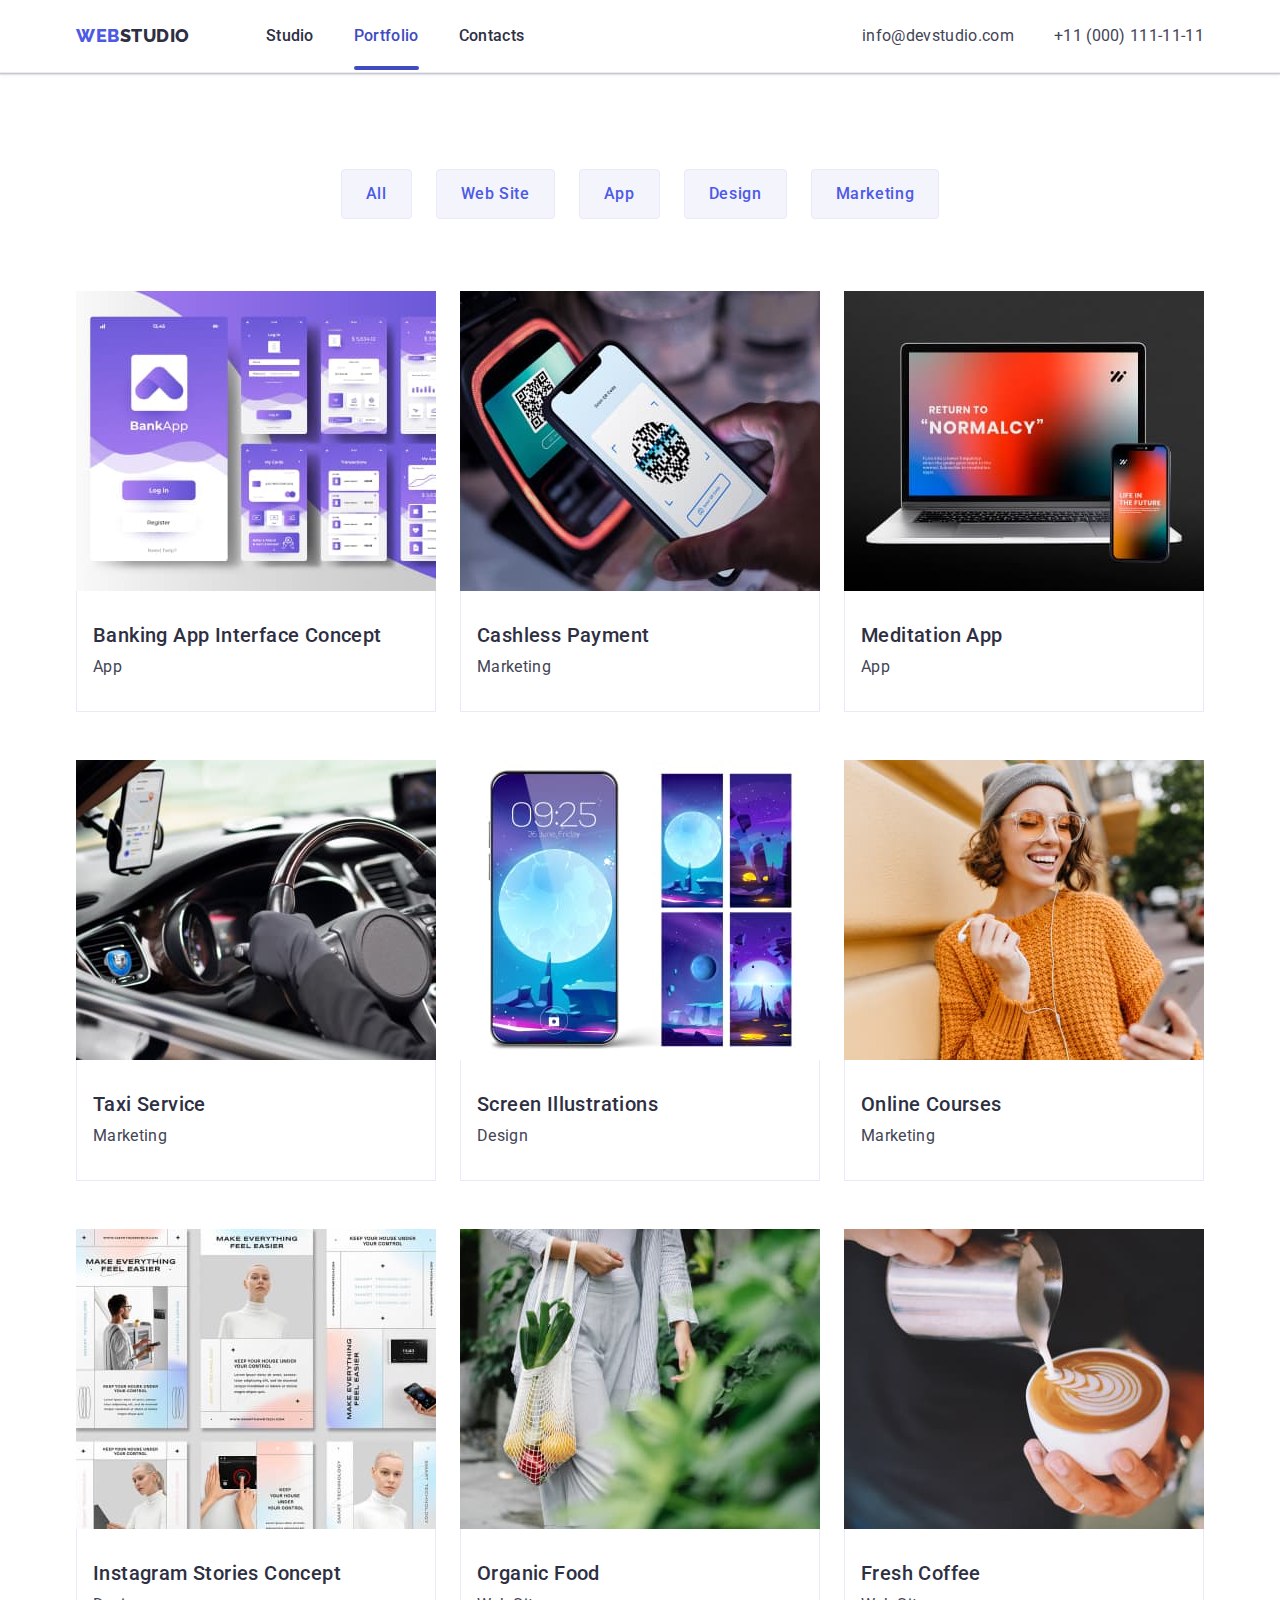
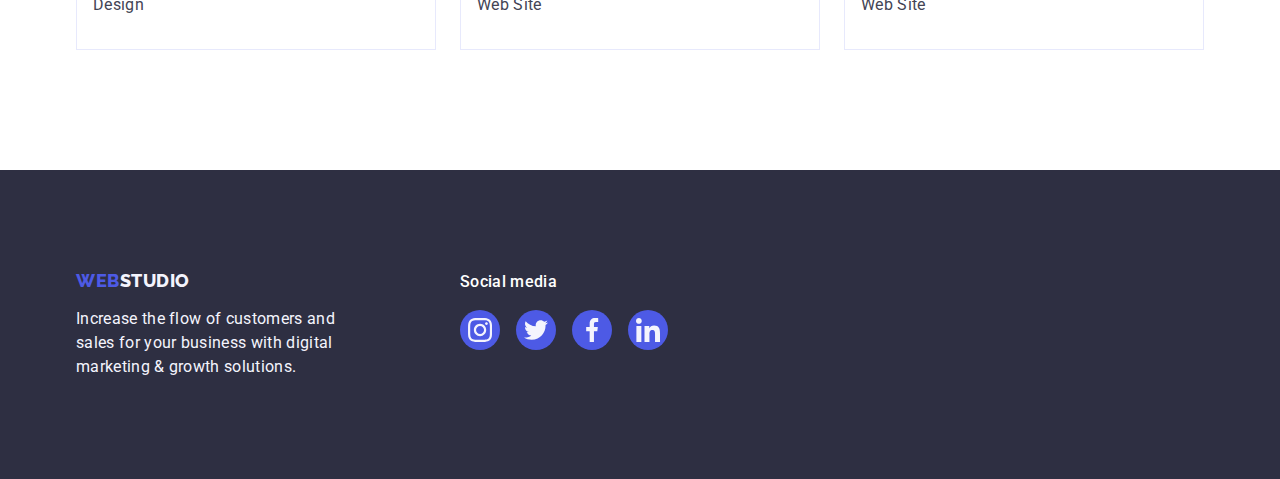
==== portfolio.html @ d8219c74 "Initial commit" ====
<!DOCTYPE html>
<html lang="en">
  <head>
    <meta charset="UTF-8" />
    <meta name="viewport" content="width=device-width, initial-scale=1.0" />
    <title>Document</title>
    <link rel="preconnect" href="https://fonts.googleapis.com" />
    <link rel="preconnect" href="https://fonts.gstatic.com" crossorigin />
    <link
      href="https://fonts.googleapis.com/css2?family=Raleway:wght@800&family=Roboto:wght@400;500;700&display=swap"
      rel="stylesheet"
    />
    <link
      rel="stylesheet"
      href="https://cdn.jsdelivr.net/npm/modern-normalize@2.0.0/modern-normalize.min.css"
    />
    <link rel="stylesheet" href="./css/styles.css" />
  </head>
  <body>
    <!-- HEADER -->

    <header class="header">
      <div class="container header-div">
        <nav class="header-nav">
          <a class="logo link" href="./index.html"
            >Web<span class="logo-accent">Studio</span></a
          >
          <ul class="header-nav-menu list">
            <li class="header-item">
              <a class="nav-link link" href="./index.html">Studio</a>
            </li>
            <li class="header-item">
              <a class="nav-link link current-line" href="./portfolio.html"
                >Portfolio</a
              >
            </li>
            <li class="header-item">
              <a class="nav-link link" href="">Contacts</a>
            </li>
          </ul>
        </nav>
        <address class="header-adress">
          <ul class="adress-menu list">
            <li class="adress-item">
              <a class="adress-link link" href="mailto:info@devstudio.com"
                >info@devstudio.com</a
              >
            </li>
            <li class="adress-item">
              <a class="adress-link link" href="tel:+110001111111"
                >+11 (000) 111-11-11</a
              >
            </li>
          </ul>
        </address>
      </div>
    </header>

    <main>
      <section class="section-portfolio">
        <div class="container">
          <h1 class="visually-hidden">portfolio</h1>
          <ul class="portfolio-menu list">
            <li class="portfolio-item">
              <button type="button" class="portfolio-button">All</button>
            </li>
            <li class="portfolio-item">
              <button type="button" class="portfolio-button">Web Site</button>
            </li>
            <li class="portfolio-item">
              <button type="button" class="portfolio-button">App</button>
            </li>
            <li class="portfolio-item">
              <button type="button" class="portfolio-button">Design</button>
            </li>
            <li class="portfolio-item">
              <button type="button" class="portfolio-button">Marketing</button>
            </li>
          </ul>

          <ul class="portfolio-card-menu list">
            <li class="portfolio-card-item">
              <a class="portfolio-card-link link" href="">
                <div class="overlay-container">
                  <img
                    src="./images/portfolio/one.jpg"
                    alt="App"
                    width="360"
                    height="300"
                  />
                  <p class="overlay">
                    14 Stylish and User-Friendly App Design Concepts · Task
                    Manager App · Calorie Tracker App · Exotic Fruit Ecommerce
                    App · Cloud Storage App
                  </p>
                </div>
                <div class="card-container">
                  <h2 class="portfolio-title">Banking App Interface Concept</h2>
                  <p class="portfolio-text">App</p>
                </div>
              </a>
            </li>
            <li class="portfolio-card-item">
              <a class="portfolio-card-link link" href="">
                <div class="overlay-container">
                  <img
                    src="./images/portfolio/two.jpg"
                    alt="Marketing"
                    width="360"
                    height="300"
                  />
                  <p class="overlay">
                    14 Stylish and User-Friendly App Design Concepts · Task
                    Manager App · Calorie Tracker App · Exotic Fruit Ecommerce
                    App · Cloud Storage App
                  </p>
                </div>
                <div class="card-container">
                  <h2 class="portfolio-title">Cashless Payment</h2>
                  <p class="portfolio-text">Marketing</p>
                </div>
              </a>
            </li>
            <li class="portfolio-card-item">
              <a class="portfolio-card-link link" href="">
                <div class="overlay-container">
                  <img
                    src="./images/portfolio/three.jpg"
                    alt="App"
                    width="360"
                    height="300"
                  />
                  <p class="overlay">
                    14 Stylish and User-Friendly App Design Concepts · Task
                    Manager App · Calorie Tracker App · Exotic Fruit Ecommerce
                    App · Cloud Storage App
                  </p>
                </div>
                <div class="card-container">
                  <h2 class="portfolio-title">Meditation App</h2>
                  <p class="portfolio-text">App</p>
                </div>
              </a>
            </li>
            <li class="portfolio-card-item">
              <a class="portfolio-card-link link" href="">
                <div class="overlay-container">
                  <img
                    src="./images/portfolio/four.jpg"
                    alt="Marketing"
                    width="360"
                    height="300"
                  />
                  <p class="overlay">
                    14 Stylish and User-Friendly App Design Concepts · Task
                    Manager App · Calorie Tracker App · Exotic Fruit Ecommerce
                    App · Cloud Storage App
                  </p>
                </div>
                <div class="card-container">
                  <h2 class="portfolio-title">Taxi Service</h2>
                  <p class="portfolio-text">Marketing</p>
                </div>
              </a>
            </li>
            <li class="portfolio-card-item">
              <a class="portfolio-card-link link" href="">
                <div class="overlay-container">
                  <img
                    src="./images/portfolio/five.jpg"
                    alt="Design"
                    width="360"
                    height="300"
                  />
                  <p class="overlay">
                    14 Stylish and User-Friendly App Design Concepts · Task
                    Manager App · Calorie Tracker App · Exotic Fruit Ecommerce
                    App · Cloud Storage App
                  </p>
                </div>
                <div class="card-container">
                  <h2 class="portfolio-title">Screen Illustrations</h2>
                  <p class="portfolio-text">Design</p>
                </div>
              </a>
            </li>
            <li class="portfolio-card-item">
              <a class="portfolio-card-link link" href="">
                <div class="overlay-container">
                  <img
                    src="./images/portfolio/six.jpg"
                    alt="Marketing"
                    width="360"
                    height="300"
                  />
                  <p class="overlay">
                    14 Stylish and User-Friendly App Design Concepts · Task
                    Manager App · Calorie Tracker App · Exotic Fruit Ecommerce
                    App · Cloud Storage App
                  </p>
                </div>
                <div class="card-container">
                  <h2 class="portfolio-title">Online Courses</h2>
                  <p class="portfolio-text">Marketing</p>
                </div>
              </a>
            </li>
            <li class="portfolio-card-item">
              <a class="portfolio-card-link link" href="">
                <div class="overlay-container">
                  <img
                    src="./images/portfolio/seven.jpg"
                    alt="Design"
                    width="360"
                    height="300"
                  />
                  <p class="overlay">
                    14 Stylish and User-Friendly App Design Concepts · Task
                    Manager App · Calorie Tracker App · Exotic Fruit Ecommerce
                    App · Cloud Storage App
                  </p>
                </div>
                <div class="card-container">
                  <h2 class="portfolio-title">Instagram Stories Concept</h2>
                  <p class="portfolio-text">Design</p>
                </div>
              </a>
            </li>
            <li class="portfolio-card-item">
              <a class="portfolio-card-link link" href="">
                <div class="overlay-container">
                  <img
                    src="./images/portfolio/eight.jpg"
                    alt="Web Site"
                    width="360"
                    height="300"
                  />
                  <p class="overlay">
                    14 Stylish and User-Friendly App Design Concepts · Task
                    Manager App · Calorie Tracker App · Exotic Fruit Ecommerce
                    App · Cloud Storage App
                  </p>
                </div>
                <div class="card-container">
                  <h2 class="portfolio-title">Organic Food</h2>
                  <p class="portfolio-text">Web Site</p>
                </div>
              </a>
            </li>
            <li class="portfolio-card-item">
              <a class="portfolio-card-link link" href="">
                <div class="overlay-container">
                  <img
                    src="./images/portfolio/nine.jpg"
                    alt="Web Site"
                    width="360"
                    height="300"
                  />
                  <p class="overlay">
                    14 Stylish and User-Friendly App Design Concepts · Task
                    Manager App · Calorie Tracker App · Exotic Fruit Ecommerce
                    App · Cloud Storage App
                  </p>
                </div>
                <div class="card-container">
                  <h2 class="portfolio-title">Fresh Coffee</h2>
                  <p class="portfolio-text">Web Site</p>
                </div>
              </a>
            </li>
          </ul>
        </div>
      </section>
    </main>

    <!-- FOOTER -->

    <footer class="footer">
      <div class="container centered">
        <div class="footer-wrapper-left">
          <a class="footer-logo link" href="./index.html"
            >Web<span class="footer-logo-accent">Studio</span></a
          >
          <p class="footer-text">
            Increase the flow of customers and sales for your business with
            digital marketing & growth solutions.
          </p>
        </div>
        <div class="footer-wrapper-right">
          <p class="footer-socials-text">Social media</p>
          <ul class="footer-socials-menu list">
            <li class="footer-socials-item">
              <a class="footer-socials-link" href="">
                <svg class="footer-socials-icon" width="24" height="24">
                  <use href="./images/icons.svg#icon-instagram"></use>
                </svg>
              </a>
            </li>
            <li class="footer-socials-item">
              <a class="footer-socials-link" href="">
                <svg class="footer-socials-icon" width="24" height="24">
                  <use href="./images/icons.svg#icon-twitter"></use>
                </svg>
              </a>
            </li>
            <li class="footer-socials-item">
              <a class="footer-socials-link" href="">
                <svg class="footer-socials-icon" width="24" height="24">
                  <use href="./images/icons.svg#icon-facebook"></use>
                </svg>
              </a>
            </li>
            <li class="footer-socials-item">
              <a class="footer-socials-link" href="">
                <svg class="footer-socials-icon" width="24" height="24">
                  <use href="./images/icons.svg#icon-linkedin"></use>
                </svg>
              </a>
            </li>
          </ul>
        </div>
      </div>
    </footer>
  </body>
</html>
---- css/styles.css ----
:root {
  --navyblue-color-titles: #2e2f42;
  --slate-color-text: #434455;
  --white-color: #ffffff;
  --primary-accent-color: #4d5ae5;
  --secundary-accent-color: #f4f4fd;
}

body {
  font-family: "Roboto", sans-serif;
  color: var(--slate-color-text);
  background-color: var(--white-color);
}

/* UTILITIES */

h1,
h2,
h3,
p {
  margin-top: 0;
  margin-bottom: 0;
}

ul,
ol {
  margin-top: 0;
  margin-bottom: 0;
  padding-left: 0;
}

img {
  display: block;
}

button {
  cursor: pointer;
}

.list {
  list-style: none;
}

.link {
  text-decoration: none;
}

.container {
  width: 1158px;
  margin-left: auto;
  margin-right: auto;
  padding-left: 15px;
  padding-right: 15px;
}

.visually-hidden {
  position: absolute;
  width: 1px;
  height: 1px;
  margin: -1px;
  border: 0;
  padding: 0;
  white-space: nowrap;
  clip-path: inset(100%);
  clip: rect(0 0 0 0);
  overflow: hidden;
}

/* HEADER */

.header {
  padding-top: 24px;
  padding-bottom: 24px;

  border-bottom: 1px solid #e7e9fc;
  box-shadow: 0px 1px 6px 0px rgba(46, 47, 66, 0.08),
    0px 1px 1px 0px rgba(46, 47, 66, 0.16),
    0px 2px 1px 0px rgba(46, 47, 66, 0.08);
}

.header-div {
  display: flex;
}

.header-nav {
  display: flex;
  align-items: center;
}
.logo {
  margin-right: 76px;

  font-size: 18px;
  font-family: Raleway, sans-serif;
  font-weight: 800;
  line-height: 1.17;
  letter-spacing: 0.54px;
  text-transform: uppercase;
  color: var(--primary-accent-color);
}
.logo-accent {
  color: var(--navyblue-color-titles);
}
.header-nav-menu {
  display: flex;
}
.header-item:not(:last-child) {
  margin-right: 40px;
}

.nav-link {
  position: relative;
  padding-top: 24px;
  padding-bottom: 24px;

  font-size: 16px;
  font-weight: 500;
  line-height: 1.5;
  letter-spacing: 0.32px;
  color: var(--navyblue-color-titles);
  transition: color 250ms cubic-bezier(0.4, 0, 0.2, 1);
}

.nav-link:hover,
.nav-link:focus {
  color: #404bbf;
}

.current-line {
  color: #404bbf;
}

.current-line::after {
  content: "";
  position: absolute;
  left: 0;
  bottom: -1px;
  height: 4px;
  background-color: #404bbf;
  border-radius: 2px;
  width: 100%;
}

.header-adress {
  margin-left: auto;

  font-style: normal;
}
.adress-menu {
  display: flex;
}
.adress-item:not(:last-child) {
  margin-right: 40px;
}
.adress-link {
  font-size: 16px;
  font-weight: 400;
  line-height: 1.5;
  letter-spacing: 0.32px;
  color: var(--slate-color-text);
  transition: color 250ms cubic-bezier(0.4, 0, 0.2, 1);
}

.adress-link:hover,
.adress-link:focus {
  color: #404bbf;
}

/* HERO */
.hero {
  padding: 188px 0;
  max-width: 1440px;

  background-color: var(--navyblue-color-titles);
  background-image: linear-gradient(
      rgba(46, 47, 66, 0.7),
      rgba(46, 47, 66, 0.7)
    ),
    url(../images/hero/hero-bg.jpeg);
  background-size: cover;
  background-repeat: no-repeat;
  background-position: center;
}
.hero-title {
  margin-bottom: 48px;
  margin-left: auto;
  margin-right: auto;
  max-width: 496px;

  font-size: 56px;
  font-weight: 700;
  line-height: 1.07;
  letter-spacing: 1.12px;
  color: var(--white-color);
  text-align: center;
}
.hero-button {
  display: block;
  padding: 16px 32px;
  margin: auto;
  min-width: 169px;
  height: 56px;
  border: none;
  border-radius: 4px;

  font-family: "Roboto", sans-serif;
  font-size: 16px;
  font-weight: 500;
  line-height: 1.5;
  letter-spacing: 0.04em;
  color: var(--white-color);
  background-color: var(--primary-accent-color);
  transition: background-color 250ms cubic-bezier(0.4, 0, 0.2, 1);
}

.hero-button:hover,
.hero-button:focus {
  background-color: #404bbf;
}

/* FEATURES */

.features {
  padding-top: 120px;
  padding-bottom: 120px;
}
.features-menu {
  display: flex;
  gap: 24px;
}
.features-item {
  width: calc((100% - 72px) / 4);
}

.features-container {
  display: flex;
  justify-content: center;
  align-items: center;
  margin-bottom: 8px;
  width: 264px;
  height: 112px;
  border-radius: 4px;
  background: var(--secundary-accent-color);
}
.features-icon {
  width: 64px;
  height: 64px;
}

.features-title {
  margin-bottom: 8px;

  font-size: 20px;
  font-weight: 500;
  line-height: 1.2;
  letter-spacing: 0.4px;
  color: var(--navyblue-color-titles);
}
.features-text {
  font-size: 16px;
  font-weight: 400;
  line-height: 1.5;
  letter-spacing: 0.32px;
}

/* OUR WORK */

.section-work {
  padding-bottom: 120px;
}

.work-title {
  margin-bottom: 72px;

  font-size: 36px;
  font-weight: 700;
  line-height: 1.11;
  letter-spacing: 0.72px;
  text-transform: capitalize;
  color: var(--navyblue-color-titles);
  text-align: center;
}

.work-menu {
  display: flex;
  gap: 24px;
}

.work-item {
  width: calc((100% - 48) / 3);
}

/* OUR TEAM */

.section-team {
  padding-top: 120px;
  padding-bottom: 120px;

  background-color: var(--secundary-accent-color);
}
.team-title {
  margin-bottom: 72px;

  font-size: 36px;
  font-weight: 700;
  line-height: 1.11;
  letter-spacing: 0.72px;
  text-transform: capitalize;
  color: var(--navyblue-color-titles);
  text-align: center;
}
.team-menu {
  display: flex;
  gap: 24px;
}
.team-item {
  width: calc((100% - 72px) / 4);
  background-color: var(--white-color);
  border-radius: 0px 0px 4px 4px;
  box-shadow: 0px 2px 1px 0px rgba(46, 47, 66, 0.08),
    0px 1px 1px 0px rgba(46, 47, 66, 0.16),
    0px 1px 6px 0px rgba(46, 47, 66, 0.08);
}

.team-descr {
  padding: 32px 16px;

  text-align: center;
}

.team-socials-menu {
  display: flex;
  gap: 24px;
  justify-content: center;
  align-items: center;
}
.team-socials-item {
  width: 40px;
  height: 40px;
}

.team-socials-link {
  display: flex;
  justify-content: center;
  align-items: center;
  border-radius: 50%;
  background: var(--primary-accent-color);
  width: 100%;
  height: 100%;
  transition: background-color 250ms cubic-bezier(0.4, 0, 0.2, 1);
}

.team-socials-link:hover,
.team-socials-link:focus {
  background-color: #404bbf;
}

.team-socials-icon {
  fill: #f4f4fd;
}

.name {
  margin-bottom: 8px;

  font-size: 20px;
  font-weight: 500;
  line-height: 1.2;
  letter-spacing: 0.4px;
  color: var(--navyblue-color-titles);
}
.position {
  margin-bottom: 8px;

  font-size: 16px;
  font-weight: 400;
  line-height: 1.5;
  letter-spacing: 0.32px;
}

/* CUSTOMERS */

.customers {
  padding-top: 120px;
  padding-bottom: 120px;
}

.customers-title {
  margin-bottom: 72px;

  font-size: 36px;
  font-weight: 700;
  line-height: 1.11;
  letter-spacing: 0.72px;
  text-transform: capitalize;
  color: var(--navyblue-color-titles);
  text-align: center;
}

.customers-menu {
  display: flex;
  gap: 24px;
}

.customers-item {
  justify-content: center;
  align-items: center;
}

.customers-link {
  display: flex;
  justify-content: center;
  align-items: center;
  border: 1px solid #8e8f99;
  border-radius: 4px;
  color: #8e8f99;

  width: 168px;
  height: 88px;
  transition: border-color 250ms cubic-bezier(0.4, 0, 0.2, 1),
    color 250ms cubic-bezier(0.4, 0, 0.2, 1);
}

.customers-link:hover,
.customers-link:focus {
  border-color: #404bbf;
  color: #404bbf;
}

.customers-icon {
  fill: currentColor;
  width: 104px;
  height: 56px;
}

/* FOOTER */

.footer {
  padding-top: 100px;
  padding-bottom: 100px;

  background-color: var(--navyblue-color-titles);
}

.footer-logo {
  display: inline-block;
  margin-bottom: 16px;

  font-size: 18px;
  font-family: Raleway, sans-serif;
  font-weight: 800;
  line-height: 1.17;
  letter-spacing: 0.54px;
  text-transform: uppercase;
  color: var(--primary-accent-color);
}

.footer-logo-accent {
  color: var(--secundary-accent-color);
}

.footer-text {
  max-width: 264px;
  font-size: 16px;
  font-weight: 400;
  line-height: 1.5;
  letter-spacing: 0.32px;
  color: var(--secundary-accent-color);
}

.footer-socials-text {
  margin-bottom: 16px;

  font-size: 16px;
  font-weight: 500;
  line-height: 1.5;
  letter-spacing: 0.32px;
  color: var(--white-color);
}

.footer-socials-menu {
  display: flex;
  gap: 16px;
}

.footer-socials-item {
  justify-content: center;
  align-items: center;
}

.footer-socials-link {
  display: flex;
  justify-content: center;
  align-items: center;
  width: 40px;
  height: 40px;
  border-radius: 50%;
  background-color: var(--primary-accent-color);
  transition: background-color 250ms cubic-bezier(0.4, 0, 0.2, 1);
}

.footer-socials-link:hover,
.footer-socials-link:focus {
  background-color: #31d0aa;
}

.footer-socials-icon {
  fill: #f4f4fd;
}

.centered {
  display: flex;
  align-items: baseline;
}

.footer-wrapper-left {
  margin-right: 120px;
}

/* MODAL WINDOW */

.backdrop {
  position: fixed;
  top: 0;
  left: 0;
  z-index: 999;
  width: 100%;
  height: 100%;
  background-color: rgba(46, 47, 66, 0.4);
  transition: opacity 250ms cubic-bezier(0.4, 0, 0.2, 1),
    visibility 250ms cubic-bezier(0.4, 0, 0.2, 1);
}

.backdrop.is-hidden {
  opacity: 0;
  visibility: hidden;
  pointer-events: none;
}

.modal {
  position: absolute;
  top: 50%;
  left: 50%;
  transform: translate(-50%, -50%);
  width: 408px;
  min-height: 584px;
  background-color: #fcfcfc;
  border-radius: 4px;
  box-shadow: 0px 2px 1px 0px rgba(0, 0, 0, 0.2),
    0px 1px 3px 0px rgba(0, 0, 0, 0.12), 0px 1px 1px 0px rgba(0, 0, 0, 0.14);
  transition: transform 250ms cubic-bezier(0.4, 0, 0.2, 1);
}

.modal-close-btn {
  position: absolute;
  top: 24px;
  right: 24px;
  display: flex;
  justify-content: center;
  align-items: center;
  padding: 0;
  width: 24px;
  height: 24px;
  background-color: #e7e9fc;
  border: 1px solid rgba(0, 0, 0, 0.1);
  border-radius: 50%;
  transition: background-color 250ms cubic-bezier(0.4, 0, 0.2, 1),
    border 250ms cubic-bezier(0.4, 0, 0.2, 1);
}

.modal-close-btn:hover,
.modal-close-btn:focus {
  background-color: #404bbf;
  border: none;
}

.modal-close-icon {
  fill: #2e2f42;
  transition: fill 250ms cubic-bezier(0.4, 0, 0.2, 1);
}

.modal-close-btn:hover .modal-close-icon,
.modal-close-btn:focus .modal-close-icon {
  fill: #ffffff;
}

/* .modal-close-icon:hover,
.modal-close-icon:focus {
  fill: #ffffff;
} */

/* PORTFOLIO */

.section-portfolio {
  padding-top: 96px;
  padding-bottom: 120px;
}

.portfolio-menu {
  display: flex;
  gap: 24px;
  justify-content: center;
  align-items: center;
  margin-bottom: 72px;
}

.portfolio-button {
  padding: 12px 24px;

  font-family: "Roboto", sans-serif;
  font-size: 16px;
  font-weight: 500;
  line-height: 1.5;
  letter-spacing: 0.04em;
  color: var(--primary-accent-color);
  background-color: var(--secundary-accent-color);
  border-radius: 4px;
  border: 1px solid #e7e9fc;
  background: var(--secundary-accent-color);
  transition: color 250ms cubic-bezier(0.4, 0, 0.2, 1),
    background-color 250ms cubic-bezier(0.4, 0, 0.2, 1),
    border-color 250ms cubic-bezier(0.4, 0, 0.2, 1),
    box-shadow 250ms cubic-bezier(0.4, 0, 0.2, 1);
}

.portfolio-button:hover,
.portfolio-button:focus {
  color: var(--white-color);
  background-color: #404bbf;
  border: 1px solid transparent;
  box-shadow: 0px 2px 2px 0px rgba(0, 0, 0, 0.12),
    0px 2px 1px 0px rgba(0, 0, 0, 0.08), 0px 3px 1px 0px rgba(0, 0, 0, 0.1);
}

.portfolio-card-menu {
  display: flex;
  flex-wrap: wrap;
  column-gap: 24px;
  row-gap: 48px;
}

.portfolio-card-item {
  width: calc((100% - 48px) / 3);
}

.portfolio-card-link {
  display: block;
  transition: box-shadow 250ms cubic-bezier(0.4, 0, 0.2, 1);
}

.portfolio-card-link:hover .overlay,
.portfolio-card-link:focus .overlay {
  transform: translate(0, 0);
}

.portfolio-card-link:hover,
.portfolio-card-link:focus {
  box-shadow: 0px 2px 1px 0px rgba(46, 47, 66, 0.08),
    0px 1px 1px 0px rgba(46, 47, 66, 0.16),
    0px 1px 6px 0px rgba(46, 47, 66, 0.08);
}

.card-container {
  padding: 32px 16px;
  border: 1px solid#E7E9FC;
  border-top: none;
}

.portfolio-title {
  margin-bottom: 8px;
  font-size: 20px;
  font-weight: 500;
  line-height: 1.2;
  letter-spacing: 0.4px;
  color: var(--navyblue-color-titles);
}

.portfolio-text {
  font-size: 16px;
  font-weight: 400;
  line-height: 1.5;
  letter-spacing: 0.32px;
  color: var(--slate-color-text);
}

.overlay-container {
  position: relative;
  overflow: hidden;
}
.overlay {
  position: absolute;
  left: 0;
  top: 0;
  width: 100%;
  height: 100%;
  overflow: auto;
  transform: translate(0, 100%);
  transition: transform 250ms cubic-bezier(0.4, 0, 0.2, 1);

  padding: 40px 32px;
  font-size: 16px;
  font-weight: 400;
  line-height: 1.5;
  letter-spacing: 0.32px;
  color: var(--secundary-accent-color);
  background-color: var(--primary-accent-color);
}
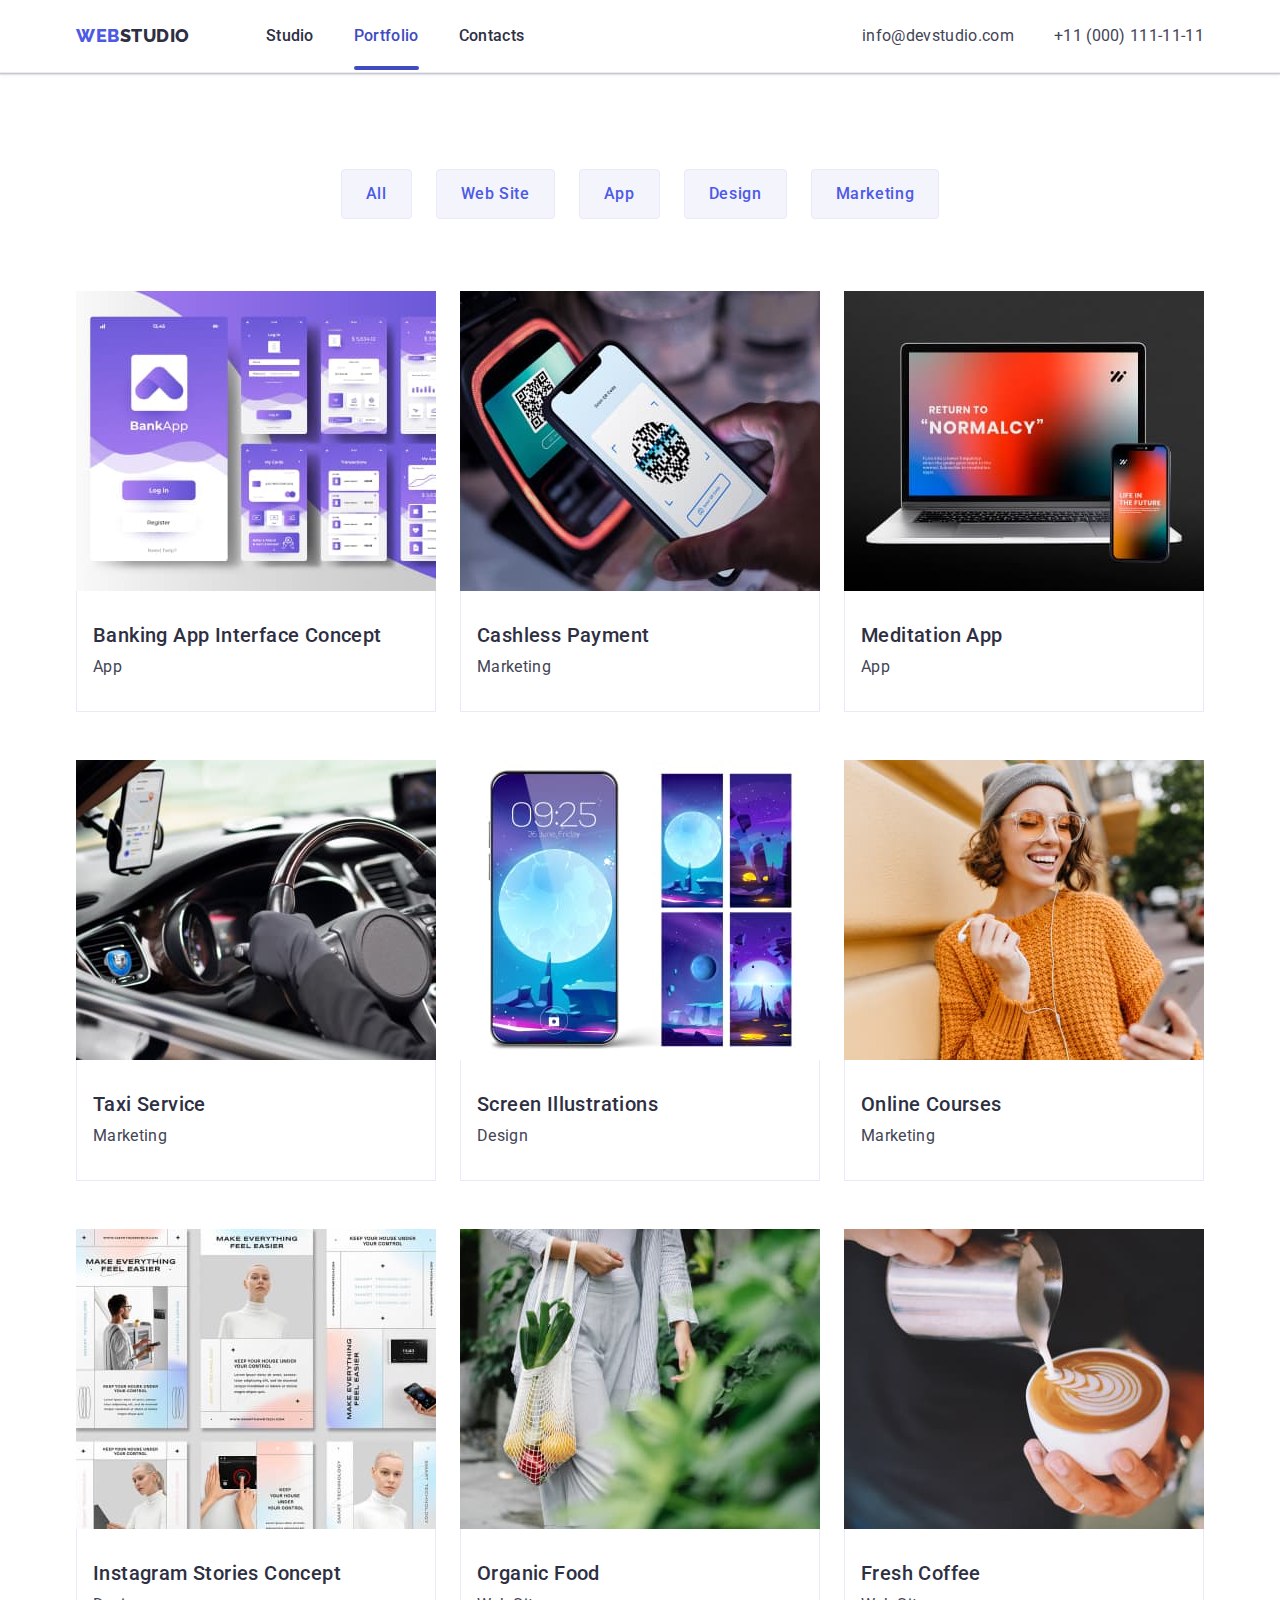
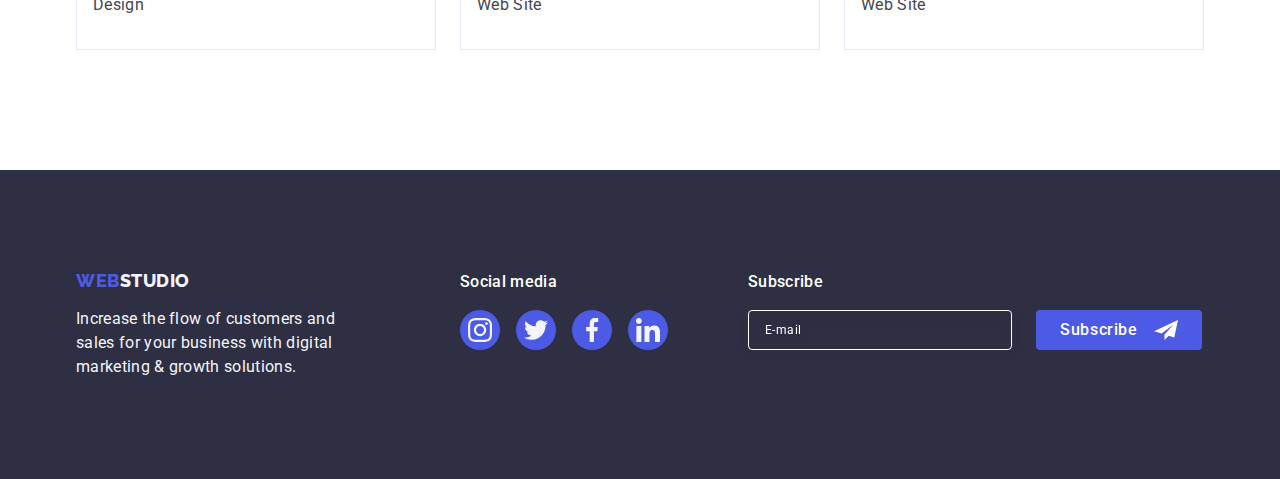
==== commit f77c9fb4: "changes" ====
--- a/portfolio.html
+++ b/portfolio.html
@@ -319,6 +319,25 @@
             </li>
           </ul>
         </div>
+        <div class="footer-wrapper-form">
+          <p class="subscribe-form-title">Subscribe</p>
+          <form class="subscribe-form">
+            <label for="" class="subscribe-form-field">
+              <input
+                name="subscribe"
+                type="email"
+                class="subscribe-form-input"
+                placeholder="E-mail"
+              />
+            </label>
+            <button type="submit" class="form-subscribe-btn">
+              Subscribe
+              <svg class="subscribe-icon" width="24" height="24">
+                <use href="./images/icons.svg#icon-subscribe"></use>
+              </svg>
+            </button>
+          </form>
+        </div>
       </div>
     </footer>
   </body>
--- a/css/styles.css
+++ b/css/styles.css
@@ -515,6 +515,70 @@
   margin-right: 120px;
 }
 
+.footer-wrapper-form {
+  margin-left: 80px;
+}
+.subscribe-form {
+  display: flex;
+  gap: 24px;
+}
+
+.subscribe-form-title {
+  margin-bottom: 16px;
+  font-size: 16px;
+  font-weight: 500;
+  line-height: 1.5;
+  letter-spacing: 0.32px;
+  color: var(--white-color);
+}
+
+.subscribe-form-input {
+  padding: 8px 16px;
+  width: 264px;
+  height: 40px;
+  font-size: 12px;
+  line-height: 1.5;
+  letter-spacing: 0.04em;
+  color: var(--white-color);
+  background-color: transparent;
+  border-radius: 4px;
+  border: 1px solid var(--white, #fff);
+  filter: drop-shadow(0px 4px 4px rgba(0, 0, 0, 0.15));
+}
+
+.subscribe-form-input::placeholder {
+  /* font-size: 12px;
+  font-weight: 400;
+  line-height: 2;
+  letter-spacing: 0.48px; */
+  color: var(--white-color);
+}
+
+.form-subscribe-btn {
+  display: flex;
+  align-items: center;
+  justify-content: center;
+
+  padding: 8px 24px;
+
+  min-width: 165px;
+  height: 40px;
+  border: none;
+  border-radius: 4px;
+  background-color: var(--primary-accent-color);
+  font-size: 16px;
+
+  font-weight: 500;
+  line-height: 1.5;
+  letter-spacing: 0.64px;
+  color: var(--white-color);
+  text-align: center;
+}
+
+.subscribe-icon {
+  margin-left: 16px;
+}
+
 /* MODAL WINDOW */
 
 .backdrop {
@@ -536,6 +600,10 @@
 }
 
 .modal {
+  padding-top: 72px;
+  padding-right: 24px;
+  padding-bottom: 24px;
+  padding-left: 24px;
   position: absolute;
   top: 50%;
   left: 50%;
@@ -582,10 +650,159 @@
   fill: #ffffff;
 }
 
-/* .modal-close-icon:hover,
-.modal-close-icon:focus {
-  fill: #ffffff;
-} */
+/* MODAL FORM */
+
+.modal-form {
+  display: flex;
+  flex-direction: column;
+}
+
+.modal-title {
+  margin-bottom: 16px;
+
+  font-size: 16px;
+  font-weight: 500;
+  line-height: 1.5;
+  letter-spacing: 0.32px;
+  text-align: center;
+  color: var(--navyblue-color-titles);
+}
+
+.modal-form-wrapper {
+  margin-bottom: 8px;
+}
+
+.modal-form-field {
+  margin-bottom: 4px;
+  display: block;
+  font-size: 12px;
+  line-height: 1.17;
+  line-height: 1.17;
+  color: #8e8f99;
+}
+
+.input-container {
+  position: relative;
+  display: block;
+}
+
+.modal-form-input {
+  padding-left: 38px;
+
+  width: 100%;
+  height: 40px;
+  background-color: transparent;
+  outline: transparent;
+  border-radius: 4px;
+  border: 1px solid rgba(46, 47, 66, 0.4);
+  transition: border-color 250ms cubic-bezier(0.4, 0, 0.2, 1);
+}
+
+.modal-form-input:focus {
+  border-color: var(--primary-accent-color);
+}
+
+.input-icon {
+  position: absolute;
+  top: 50%;
+  left: 16px;
+  transform: translateY(-50%);
+  transition: fill 250ms cubic-bezier(0.4, 0, 0.2, 1);
+}
+
+.modal-form-input:focus + .input-icon {
+  fill: var(--primary-accent-color);
+}
+
+.textarea-wrapper {
+  margin-bottom: 16px;
+}
+
+.modal-form-comment {
+  padding: 8px 16px;
+
+  width: 100%;
+  height: 120px;
+  resize: none;
+  font-size: 12px;
+  line-height: 1.17;
+  letter-spacing: 0.04em;
+  color: rgba(46, 47, 66, 0.4);
+  border: 1px solid rgba(46, 47, 66, 0.4);
+  border-radius: 4px;
+  background-color: transparent;
+  outline: transparent;
+  transition: border-color 250ms cubic-bezier(0.4, 0, 0.2, 1);
+}
+
+.modal-form-comment:focus {
+  border-color: var(--primary-accent-color);
+}
+
+.privacy-policy-wrapper {
+  margin-bottom: 24px;
+}
+
+.check-desc {
+  display: flex;
+  align-items: center;
+  margin-bottom: 24px;
+  font-size: 12px;
+  font-weight: 400;
+  line-height: 1.17;
+  letter-spacing: 0.04em;
+  color: #8e8f99;
+}
+
+.check-desc::before {
+  margin-right: 8px;
+  content: "";
+  display: block;
+  width: 16px;
+  height: 16px;
+  border-radius: 2px;
+  border: 1px solid rgba(46, 47, 66, 0.4);
+  cursor: pointer;
+}
+
+.modal-form-check:checked + .check-desc::before {
+  background-color: #404bbf;
+  background-image: url(../images/svg/click.svg);
+  background-position: center;
+}
+
+.modal-form-check:focus + .check-desc::before {
+  outline: 1px solid #404bbf;
+}
+
+.privacy-accent {
+  color: var(--primary-accent-color);
+  text-decoration: underline;
+}
+
+.modal-form-btn-submit {
+  display: block;
+  padding: 16px 32px;
+  margin: auto;
+  min-width: 169px;
+  height: 56px;
+  border: none;
+  border-radius: 4px;
+
+  font-family: "Roboto", sans-serif;
+  font-size: 16px;
+  font-weight: 500;
+  line-height: 1.5;
+  letter-spacing: 0.04em;
+  color: var(--white-color);
+  background-color: var(--primary-accent-color);
+  transition: background-color 250ms cubic-bezier(0.4, 0, 0.2, 1);
+}
+
+.modal-form-btn-submit:hover,
+.modal-form-btn-submit:focus {
+  background-color: #404bbf;
+}
 
 /* PORTFOLIO */
 
